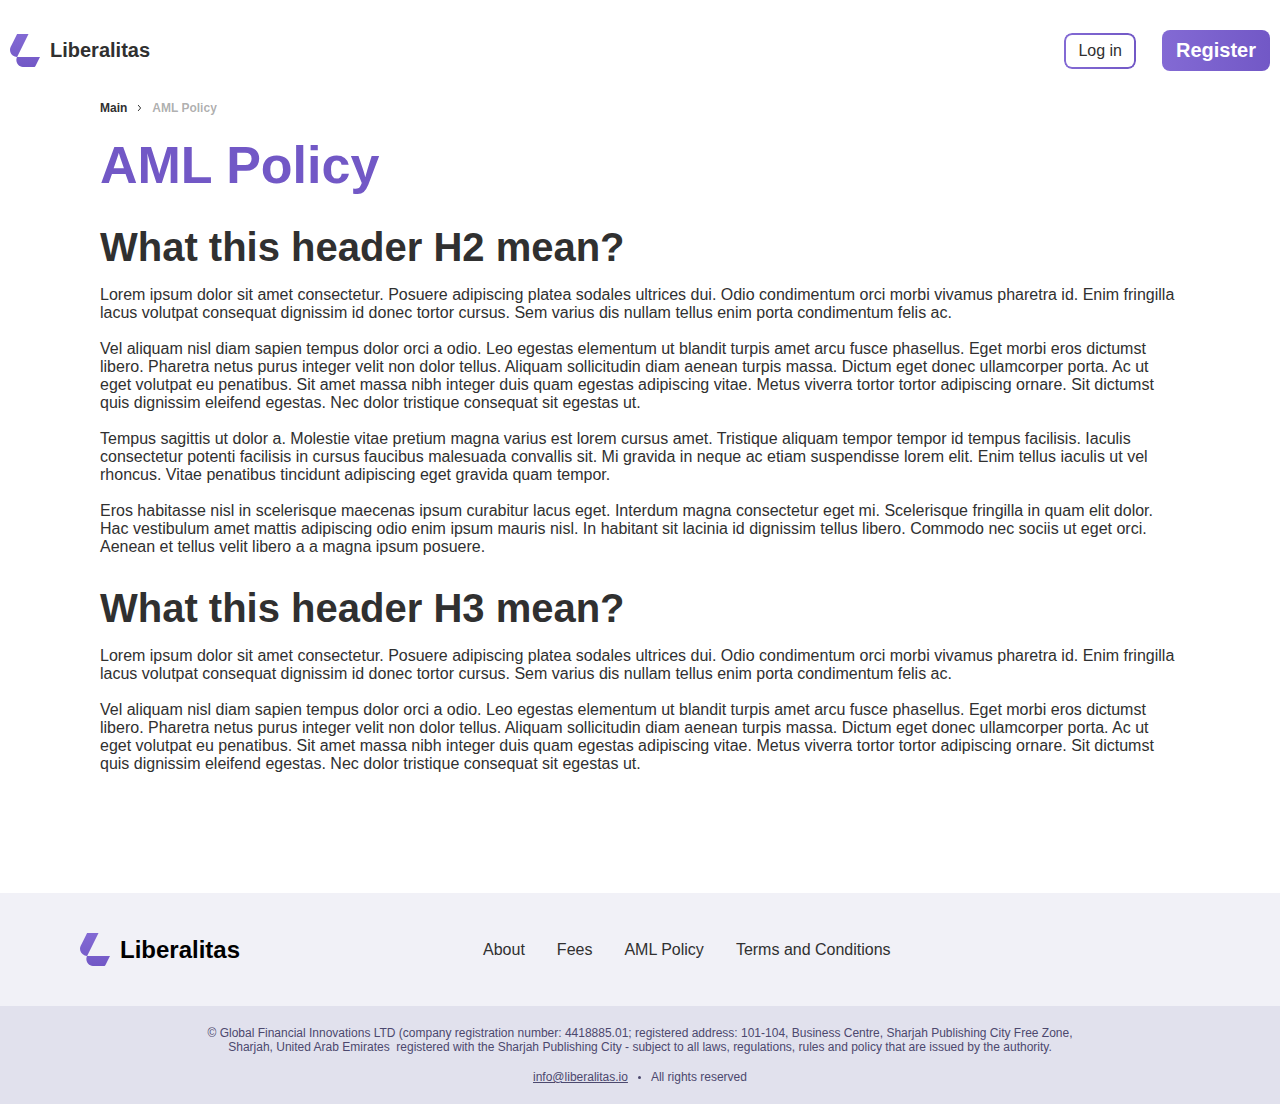
==== policy.html @ 752d1203 "dep" ====
<!DOCTYPE html>
<html lang="en">

<head>
    <meta charset="UTF-8">
    <meta name="viewport" content="width=device-width, initial-scale=1.0">
    <link rel="stylesheet" href="style.css">
    <title>Document</title>
</head>

<body>

    <header class="section">
        <div class="logo">
            <svg width="30" height="33" viewBox="0 0 30 33" fill="none" xmlns="http://www.w3.org/2000/svg">
                <path
                    d="M29.9974 22.908C28.617 25.6798 27.312 28.299 26.007 30.9195C25.7367 31.4632 25.4975 32.0277 25.1752 32.5387C25.0439 32.746 24.7306 32.9611 24.498 32.9624C20.6428 32.9872 16.7863 33.0328 12.9324 32.9624C8.37667 32.879 5.19868 28.1112 6.73244 23.7659C6.81822 23.5221 6.91441 23.2822 7.00149 23.0527C6.23202 22.8832 5.45214 22.7946 4.73206 22.5378C0.741697 21.118 -1.1365 16.5888 0.718304 12.7832C2.72518 8.66727 4.80224 4.58656 6.83642 0.484999C7.00019 0.15385 7.18347 -0.00129559 7.5708 8.14695e-06C11.0581 0.0143493 14.5455 0.00913583 18.0328 0.0117433C18.1589 0.0117433 18.2863 0.0378173 18.5085 0.0638921C14.7158 7.67512 10.9477 15.2381 7.12497 22.908H30H29.9974Z"
                    fill="url(#paint0_linear_3_401)" />
                <defs>
                    <linearGradient id="paint0_linear_3_401" x1="15" y1="0" x2="15" y2="33"
                        gradientUnits="userSpaceOnUse">
                        <stop stop-color="#836AD4" />
                        <stop offset="1" stop-color="#7258C6" />
                    </linearGradient>
                </defs>
            </svg>
            <h2>Liberalitas</h2>
        </div>

        <div class="login-buttons">
            <button class="login">Log in</button>
            <button class="register purple-button">Register</button>
        </div>
    </header>

    <div class="block-location">
        <a href="index.html">Main</a>
        <svg width="9" height="10" viewBox="0 0 9 10" fill="none" xmlns="http://www.w3.org/2000/svg">
            <path d="M3.375 2.375L5.625 5L3.375 7.625" stroke="#303030" stroke-linecap="round"
                stroke-linejoin="round" />
        </svg>
        <span>AML Policy</span>
    </div>
    <div class="policy">
        <h2>AML Policy</h2>
        <div>
            <h3>What this header H2 mean? </h3>
            <p>Lorem ipsum dolor sit amet consectetur. Posuere adipiscing platea sodales ultrices dui. Odio condimentum
                orci morbi vivamus pharetra id. Enim fringilla lacus volutpat consequat dignissim id donec tortor
                cursus. Sem varius dis nullam tellus enim porta condimentum felis ac.

                <br><br>
                Vel aliquam nisl diam sapien tempus dolor orci a odio. Leo egestas elementum ut blandit turpis amet arcu
                fusce phasellus. Eget morbi eros dictumst libero. Pharetra netus purus integer velit non dolor tellus.
                Aliquam sollicitudin diam aenean turpis massa. Dictum eget donec ullamcorper porta. Ac ut eget volutpat
                eu penatibus. Sit amet massa nibh integer duis quam egestas adipiscing vitae. Metus viverra tortor
                tortor adipiscing ornare. Sit dictumst quis dignissim eleifend egestas. Nec dolor tristique consequat
                sit egestas ut. <br><br>
                Tempus sagittis ut dolor a. Molestie vitae pretium magna varius est lorem cursus amet. Tristique aliquam
                tempor tempor id tempus facilisis. Iaculis consectetur potenti facilisis in cursus faucibus malesuada
                convallis sit. Mi gravida in neque ac etiam suspendisse lorem elit. Enim tellus iaculis ut vel rhoncus.
                Vitae penatibus tincidunt adipiscing eget gravida quam tempor. <br><br>
                Eros habitasse nisl in scelerisque maecenas ipsum curabitur lacus eget. Interdum magna consectetur eget
                mi. Scelerisque fringilla in quam elit dolor. Hac vestibulum amet mattis adipiscing odio enim ipsum
                mauris nisl. In habitant sit lacinia id dignissim tellus libero. Commodo nec sociis ut eget orci. Aenean
                et tellus velit libero a a magna ipsum posuere.
            </p>
        </div>
        <div>
            <h3>What this header H3 mean?</h3>
            <p>Lorem ipsum dolor sit amet consectetur. Posuere adipiscing platea sodales ultrices dui. Odio condimentum orci morbi vivamus pharetra id. Enim fringilla lacus volutpat consequat dignissim id donec tortor cursus. Sem varius dis nullam tellus enim porta condimentum felis ac. <br><br>
                Vel aliquam nisl diam sapien tempus dolor orci a odio. Leo egestas elementum ut blandit turpis amet arcu fusce phasellus. Eget morbi eros dictumst libero. Pharetra netus purus integer velit non dolor tellus. Aliquam sollicitudin diam aenean turpis massa. Dictum eget donec ullamcorper porta. Ac ut eget volutpat eu penatibus. Sit amet massa nibh integer duis quam egestas adipiscing vitae. Metus viverra tortor tortor adipiscing ornare. Sit dictumst quis dignissim eleifend egestas. Nec dolor tristique consequat sit egestas ut.
            </p>
        </div>
    </div>

    <footer>
        <div class="footer-top">
            <div class="logo">
                <svg width="30" height="33" viewBox="0 0 30 33" fill="none" xmlns="http://www.w3.org/2000/svg">
                    <path
                        d="M29.9974 22.908C28.617 25.6798 27.312 28.299 26.007 30.9195C25.7367 31.4632 25.4975 32.0277 25.1752 32.5387C25.0439 32.746 24.7306 32.9611 24.498 32.9624C20.6428 32.9872 16.7863 33.0328 12.9324 32.9624C8.37667 32.879 5.19868 28.1112 6.73244 23.7659C6.81822 23.5221 6.91441 23.2822 7.00149 23.0527C6.23202 22.8832 5.45214 22.7946 4.73206 22.5378C0.741697 21.118 -1.1365 16.5888 0.718304 12.7832C2.72518 8.66727 4.80224 4.58656 6.83642 0.484999C7.00019 0.15385 7.18347 -0.00129559 7.5708 8.14695e-06C11.0581 0.0143493 14.5455 0.00913583 18.0328 0.0117433C18.1589 0.0117433 18.2863 0.0378173 18.5085 0.0638921C14.7158 7.67512 10.9477 15.2381 7.12497 22.908H30H29.9974Z"
                        fill="url(#paint0_linear_3_401)" />
                    <defs>
                        <linearGradient id="paint0_linear_3_401" x1="15" y1="0" x2="15" y2="33"
                            gradientUnits="userSpaceOnUse">
                            <stop stop-color="#836AD4" />
                            <stop offset="1" stop-color="#7258C6" />
                        </linearGradient>
                    </defs>
                </svg>
                <h2>Liberalitas</h2>
            </div>
            <nav>
                <ul>
                    <li><a href>About</a></li>
                    <li><a href>Fees</a></li>
                    <li><a href>AML Policy</a></li>
                    <li><a href="Liberalitas_T&C.docx" target="_blank">Terms and Conditions</a></li>
                </ul>
            </nav>
        </div>
        <div class="footer-bottom">
            <p>© Global Financial Innovations LTD (company registration number: 4418885.01; registered address: 101-104,
                Business Centre, Sharjah Publishing City Free Zone, Sharjah, United Arab Emirates
                 registered with the Sharjah Publishing City - subject to all laws, regulations, rules and policy that
                are issued by the authority.</p>

            <div>
                <a href="mailto:info@liberalitas.io">info@liberalitas.io</a>
                <svg width="3" height="3" viewBox="0 0 3 3" fill="none" xmlns="http://www.w3.org/2000/svg">
                    <circle cx="1.5" cy="1.5" r="1.5" fill="#4C486E" />
                </svg>

                <p>All rights reserved</p>
            </div>
        </div>
    </footer>

    <script src="script.js"></script>
</body>

</html>
---- style.css ----
@font-face {
    font-family: SF Pro;
    src: url(fonts/proximanova_black.ttf);
}

* {
    margin: 0;
    padding: 0;
    box-sizing: border-box;
    scroll-behavior: smooth;
}

body {
    font-family: SF Pro;
    font-family: sans-serif;
    font-weight: 590;
}

button {
    cursor: pointer;
}

.section {
    width: 1260px;
    margin: auto;
}

header {
    display: flex;
    align-items: center;
    justify-content: space-between;
    padding: 30px 0;
}

header h2 {
    font-size: 20px;
    color: rgba(48, 48, 48, 1);
}

.logo {
    display: flex;
    align-items: center;
    gap: 10px;
}

.login-buttons {
    display: flex;
    align-items: center;
    gap: 24px;
}

.login {
    border-radius: 8px;
    border: 2px solid transparent;
    background: transparent;
    color: rgba(48, 48, 48, 1);
    padding: 9px 14px;
    font-size: 16px;
    position: relative;
}

.login::before {
    content: "";
    left: 0;
    top: 0;
    position: absolute;
    inset: 0;
    padding: 2px;
    border-radius: 8px;
    background: linear-gradient(90deg, #836AD4 0%, #7258C6 100%);
    -webkit-mask:
        linear-gradient(#fff 0 0) content-box,
        linear-gradient(#fff 0 0);
    -webkit-mask-composite: destination-out;
    mask-composite: exclude;
}

.purple-button {
    width: fit-content;
    background: linear-gradient(90deg, #836AD4 0%, #7258C6 100%);
    font-weight: 700;
    color: #fff;
    border-radius: 8px;
    padding: 9px 14px;
    border: none;
    font-size: 20px;
    box-shadow: 0px 10px 20px rgba(131, 106, 212, 0.3);
    transition: box-shadow 0.2s ease;
}

header .purple-button {
    box-shadow: none;
}

.purple-button:hover {
    box-shadow: 0px 15px 25px rgba(131, 106, 212, 0.4);
}

.butpurple-buttonton:active {
    box-shadow: 0px 8px 16px rgba(131, 106, 212, 0.2);
}

.intro {
    width: 100%;
    display: flex;
    align-items: center;
    flex-direction: column;
    gap: 19.5px;
    position: relative;
    overflow: hidden;
}

.intro-vector {
    width: calc(100% + 100px);
    position: absolute;
    left: 0;
    top: 0;
    z-index: 0;
}

.intro img {
    position: relative;
    z-index: 1;
}

.intro h2 {
    font-size: 36px;
    text-align: center;
    background: linear-gradient(90deg, #979A9C 0%, #2F2F2F 100%);
    -webkit-background-clip: text;
    -webkit-text-fill-color: transparent;
}

.intro-text {
    position: relative;
    z-index: 1;
    width: 585px;
    display: flex;
    justify-content: center;
    align-items: center;
    flex-direction: column;
    padding-bottom: 40px;
    gap: 35px;
}


.title {
    font-size: 40px;
    color: rgba(48, 48, 48, 1);
}

.with-us {
    padding: 100px 0;
    display: flex;
    flex-direction: column;
    align-items: center;
    gap: 40px;
}

.with-us_block {
    display: grid;
    grid-template-columns: repeat(3, 1fr);
    grid-template-rows: 323px;
    align-items: center;
    gap: 44px;
}

.with-us_item {
    width: 100%;
    height: 100%;
    padding: 35px 50px;
    padding-top: 0;
    display: flex;
    flex-direction: column;
    justify-content: space-between;
    align-items: center;
    background: linear-gradient(180deg, #836AD4 0%, #7258C6 100%);
    border-radius: 24px;
    box-shadow: 0px 10px 20px rgba(131, 106, 212, 0.4);

}

.with-us img {
    width: 170px;
    object-fit: cover;
}

.with-us .with-us_item:nth-of-type(2) img {
    height: 214px;
}

.with-us .with-us_item:nth-of-type(3) img {
    margin-top: 10px;
    width: 164px;
    height: 160px;
}


.with-us_item div {
    display: flex;
    flex-direction: column;
    gap: 10px;
}

.with-us h3 {
    font-size: 28px;
    text-align: center;
    color: #fff;
}

.with-us p {
    font-weight: 510;
    font-size: 16px;
    text-align: center;
    color: #fff;
}

.multiple-topUp {
    position: relative;
    overflow: hidden;
}

.multiple-topUp .section {
    display: grid;
    grid-template-columns: 1fr 427px;
    align-items: center;
    z-index: 1;
    position: relative;
}

.multiple-vector {
    position: absolute;
    width: 1439.9999952187954px;
    height: 454.9999984892722px;
    top: 0;
    left: -300px;
}

.multiple-left {
    width: 100%;
}

.multiple-left img {
    max-width: 100%;
}

.multiple-right {
    display: flex;
    flex-direction: column;
    gap: 16px;
}

.multiple-right span {
    font-weight: 510;
    font-size: 16px;
    color: rgba(48, 48, 48, 1);
}

.multiple-right p {
    font-weight: 510;
    font-size: 20px;
    color: rgba(48, 48, 48, 1);
}

.multiple-right>div {
    display: flex;
    flex-direction: column;
    gap: 20px;
    margin-top: 12px;
    margin-bottom: 16px;
}

.multiple-item {
    display: flex;
    align-items: center;
    gap: 20px;
}

.benefits {
    padding: 100px 0;
    display: flex;
    align-items: center;
    flex-direction: column;
    gap: 40px;
}

.benefit-block {
    display: flex;
    gap: 36px;
}

.benefit-item {
    width: 176px;
    display: flex;
    flex-direction: column;
    gap: 24px;
}

.benefits p {
    font-weight: 510;
    font-size: 16px;
    text-align: center;
    color: rgba(48, 48, 48, 1);
}

.benefit-cont {
    width: 100%;
    height: 176px;
    display: flex;
    align-items: center;
    justify-content: center;
    box-shadow: 0px 10px 20px rgba(131, 106, 212, 0.4);
    background: linear-gradient(180deg, #836AD4 0%, #7258C6 100%);
    border-radius: 24px;
}

.business-solution {
    padding: 50px 0;
    display: flex;
    flex-direction: column;
    gap: 50px;
    align-items: center;
}

.business-solution__block {
    display: flex;
    align-items: center;
    gap: 80px;
}

.business-solution .purple-button {
    font-size: 16px;
    padding: 14px 20px;
    margin-bottom: 16px;
}

.business-solution p {
    font-weight: 510;
    font-size: 20px;
    color: rgba(48, 48, 48, 1);
}

.business-solution span {
    font-weight: 590;
}

.business-item {
    display: flex;
    gap: 20px;
    align-items: center;
}

.business-left {
    max-width: 553px;
    display: flex;
    flex-direction: column;
    gap: 20px;
}

.business-right {
    overflow: hidden;
    position: relative;
}

.business-right img {
    z-index: 1;
    position: relative;
}

.business-right .bsr-bg {
    position: absolute;
    left: 150px;
    z-index: 0;
}

.contact {
    padding: 50px 0;
    display: flex;
    align-items: center;
    flex-direction: column;
    gap: 40px;
}

.contact-block {
    display: flex;
    align-items: center;
    gap: 40px;
}

.contact-left {
    border-radius: 24px;
    background: linear-gradient(180deg, #F9F7FF 0%, rgba(249, 247, 255, 0.4) 100%);
    padding: 28px 36px;
    padding-bottom: 22px;
    display: flex;
    flex-direction: column;
    gap: 20px;
}

.contact h3 {
    font-weight: 510;
    font-size: 24px;
    color: rgba(49, 48, 59, 1);
}

form {
    display: flex;
    align-items: center;

    flex-direction: column;
    gap: 21px;
}

.form-block {
    display: flex;
    gap: 21px;
    align-items: center;
}

.form-left {
    display: flex;
    flex-direction: column;
    gap: 12px;
}

form input {
    width: 349px;
    padding: 13px 14px;
    font-weight: 400;
    font-size: 16px;
    color: rgba(49, 48, 59, 1);
    outline: none;
    border: none;
    border-radius: 10px;
    box-shadow: 0px 3px 6px 0px rgba(29, 0, 97, 0.09);

}

form input::placeholder {
    font-weight: 400;
    color: rgba(49, 48, 59, 0.4);
    font-size: 16px;
}

form textarea {
    width: 350px;
    height: 159px;
    padding: 13px 14px;
    resize: none;
    color: rgba(49, 48, 59, 0.4);
    font-size: 16px;
    font-weight: 400;
    outline: none;
    border: none;
    border-radius: 10px;
    box-shadow: 0px 3px 6px 0px rgba(29, 0, 97, 0.09);

}

form textarea::placeholder {
    font-weight: 400;
    color: rgba(49, 48, 59, 0.4);
    font-size: 16px;
}

.contact-right {
    border-radius: 24px;
    background: linear-gradient(180deg, #EFE9FF 0%, rgba(239, 233, 255, 0.4) 100%);
    width: 408px;
    height: 323px;
    padding: 32px 0 36px 0;
    display: flex;
    align-items: center;
    justify-content: center;
    flex-direction: column;
    gap: 8px;
}

.contact-mail__bottom {
    padding: 10.5px 11px;
    border-radius: 10px;
    background: #fff;
    box-shadow: 0px 3px 6px 0px rgba(29, 0, 97, 0.06);
    display: flex;
    align-items: center;
    gap: 10px;
    cursor: pointer;
}

.contact-mail__bottom a {
    font-weight: 400;
    font-size: 16px;
    text-decoration: underline;
    text-decoration-style: solid;
    text-decoration-offset: Auto;
    text-decoration-thickness: Auto;
    text-decoration-skip-ink: auto;
    color: rgba(49, 48, 59, 1);
    margin-right: 10px;
}

footer {
    display: flex;
    flex-direction: column;
}

.footer-top {
    padding: 40px 80px;
    display: flex;
    align-items: center;
    gap: 243px;
    background-color: rgba(241, 241, 247, 1);
}

footer nav ul {
    list-style: none;
    display: flex;
    align-items: center;
    gap: 32px;
}

footer nav a {
    color: rgba(48, 48, 48, 1);
    font-weight: 510;
    font-size: 16px;
    text-decoration: none;
}

.footer-bottom {
    display: flex;
    flex-direction: column;
    align-items: center;
    justify-content: center;
    gap: 16px;
    padding: 20px 186px;
    background-color: rgba(225, 225, 237, 1);
}

.footer-bottom p,
.footer-bottom a {
    font-weight: 274;
    font-size: 12px;
    text-align: center;
    color: rgba(76, 72, 110, 1);
}

.footer-bottom div {
    display: flex;
    align-items: center;
    gap: 10px;
}

.multiple-title {
    display: none;
}

.block-location {
    display: flex;
    align-items: center;
    gap: 8px;
    margin-left: 100px;
}

.block-location a {
    color: rgba(48, 48, 48, 1);
    text-decoration: none;
    font-size: 12px;
}

.block-location span {
    color: rgba(48, 48, 48, 0.4);
    font-size: 12px;
}

.policy {
    padding: 20px 100px;
    padding-bottom: 120px;
    display: flex;
    flex-direction: column;
    gap: 30px;
}

.policy h2 {
    color: rgba(114, 88, 198, 1);
    font-weight: 590;
    font-size: 52px;
}

.policy h3 {
    color: rgba(48, 48, 48, 1);
    font-size: 40px;
    font-weight: 590;
}

.policy div {
    display: flex;
    flex-direction: column;
    gap: 16px;
}

.policy p {
    color: rgba(48, 48, 48, 1);
    font-size: 16px;
    font-weight: 274;
}

.policy p span {
    font-weight: 590;
}

.policy ul {
    display: flex;
    flex-direction: column;
    padding-left: 20px;
}


.wavy {
    animation-name: wavy;
    animation-duration: 1.3s;
    animation-timing-function: ease;
    animation-iteration-count: infinite;
    position: relative;
    top: 0;
    left: 0;
}

@keyframes wavy {
    0% {
        top: 0px;
    }

    50% {
        top: -15px;
    }

    100% {
        top: 0px;
    }
}


.modalReg {
    background: rgba(7, 0, 33, 0.6);
    display: none;
    align-items: center;
    justify-content: center;
    position: fixed;
    top: 0;
    left: 0;
    width: 100%;
    min-height: 100vh;
    overflow-y: auto;
    padding: 10px;
    z-index: 111111111111111111;
}

.modalRegActive {
    display: flex;
}

.modalReg-content {
    position: relative;
    width: 394px;
    padding: 24px 20px;
    display: flex;
    flex-direction: column;
    align-items: center;
    gap: 22px;
    border-radius: 16px;
    background: #fff;
    max-height: 90vh;
    /* Limit the height to 90% of the viewport */
    overflow-y: auto;
}

.modalReg-content::-webkit-scrollbar {
    width: 6px;
    /* Thinner scrollbar */
    background: #f1f1f1;
    /* Light background for the scrollbar */
}

.modalReg-content::-webkit-scrollbar-thumb {
    border-radius: 10px;
    /* Rounded corners */
    background: linear-gradient(180deg, #8e44ad, #9b59b6);
    /* Gradient from purple to pink */
    box-shadow: 0 0 5px rgba(0, 0, 0, 0.3);
    /* Subtle shadow to make it pop */
}

.modalReg-content::-webkit-scrollbar-thumb:hover {
    background: linear-gradient(180deg, #9b59b6, #8e44ad);
    /* Reversed gradient on hover */
    transition: background 0.3s ease;
    /* Smooth transition on hover */
}

.modalReg-content::-webkit-scrollbar-track {
    border-radius: 10px;
    /* Rounded corners for the track */
    background: #e0e0e0;
    /* Slightly darker background for the track */
    box-shadow: inset 0 0 5px rgba(0, 0, 0, 0.1);
    /* Subtle inset shadow */
}


.modalReg h3 {
    font-size: 14px;
    color: rgba(48, 48, 48, 1);
}

.modalReg-form {
    display: flex;
    flex-direction: column;
    align-items: center;
    gap: 16px;
}

.modalReg-form__inps {
    width: 100%;
    display: flex;
    flex-direction: column;
    gap: 12px;
}

.modalReg p {
    font-weight: 400;
    font-size: 12px;
    text-align: center;
}

.modalReg p a {
    text-decoration: none;
    color: rgba(115, 89, 199, 1);
    cursor: pointer;
}

.modalReg input {
    width: 100%;
    box-shadow: none;
    background: rgba(246, 245, 251, 1);
    padding: 13px 14px;
    font-size: 16px;
    font-weight: 400;
    color: rgba(49, 48, 59, 1);
}

.modalReg-form__check {
    width: 100%;
    display: flex;
    align-items: center;
    gap: 12px;
}

.captha {
    display: flex;
    align-items: center;
}

.modalReg-form__check input {
    width: 24px;
    height: 24px;
}

.modalReg-form__check label {
    font-size: 14px;
    font-weight: 400;
    color: rgba(48, 48, 48, 1);
}

.modalReg input::placeholder {
    color: rgba(49, 48, 59, 0.4);
}

.modalReg-close {
    cursor: pointer;
    width: 32px;
    height: 32px;
    background: rgba(0, 0, 0, 0.05);
    display: flex;
    align-items: center;
    justify-content: center;
    border-radius: 10px;
    position: absolute;
    top: 8px;
    right: 8px;
    transition: .3s;
}

.modalReg-close:hover {
    background: rgba(0, 0, 0, 0.09);
}


.modallogin-bottom {
    width: 100%;
    display: flex;
    align-items: center;
    justify-content: space-between;
}

.modallogin-bottom a {
    font-size: 14px;
    font-weight: 400;
    cursor: pointer;
    text-decoration: none;
    color: rgba(118, 92, 201, 1);
}

@media screen and (max-width: 1270px) {

    .section,
    .intro {
        width: 332px;
        margin: auto;
    }


    .block-location {
        margin-left: 0;
        width: 336px;
        margin: auto;
    }

    .policy {
        width: 336px;
        margin: auto;
        gap: 16px;
        padding: 0;
        padding-top: 10px;
        padding-bottom: 64px;
    }

    .policy h2 {
        font-size: 32px;
    }

    .policy h3 {
        font-size: 28px;
    }

    .policy p {
        font-size: 14px;
    }

    .policy div {
        gap: 10px;
    }

    .intro-text {
        width: 100%;
    }

    header h2 {
        display: none;
    }

    .login-buttons {
        gap: 20px;
    }

    .login-buttons button {
        font-size: 16px;
    }

    .intro h2 {
        font-size: 28px;
    }

    .purple-button {
        font-size: 16px;
    }

    .intro-text .purple-button {
        width: 280px;
        height: 46px;
    }

    .intro>img {
        width: 100%;
    }

    .title {
        font-size: 24px;
    }

    .with-us_block {
        grid-template-columns: 1fr;
        gap: 20px;
    }

    .with-us {
        gap: 22px;
    }

    .with-us h2 {
        text-align: center;
    }

    .multiple-topUp {
        display: flex;
        flex-direction: column;
    }

    .multiple-topUp .section {
        grid-template-columns: 1fr;
    }

    .multiple-topUp .purple-button {
        width: 280px;
        margin: auto;
    }

    .benefit-block {
        display: grid;
        grid-template-columns: 160px 160px;
        gap: 12px;
        row-gap: 20px;
    }

    .business-solution__block {
        flex-direction: column-reverse;
    }

    .business-left {
        max-width: 100%;
    }

    .business-solution__block {
        width: 100%;
    }

    .business-right img:first-of-type {
        width: 100%;
    }

    .business-solution .purple-button {
        width: 100%;
    }

    .business-solution p {
        font-size: 18px;
    }

    .contact-block {
        flex-direction: column;
        gap: 20px;
    }


    .contact-left {
        padding: 20px;
    }

    .contact h3 {
        font-size: 20px;
    }

    .form-block {
        width: 100%;
        flex-direction: column;
    }

    .form-left {
        width: 100%;
    }

    .contact-right {
        width: 100%;
    }

    form input,
    form textarea {
        width: 100%;
    }

    .contact .purple-button {
        width: 100%;
    }

    .footer-top {
        flex-direction: column;
        gap: 28px;
        padding: 28px 12px;
    }

    .footer-top svg {
        width: 51px;
        height: 56px;
    }

    footer nav a {
        font-size: 13px;
    }

    footer nav ul {
        gap: 20px;
    }

    .footer-bottom>p {
        font-size: 10px;
    }

    .footer-bottom {
        padding: 16px 12px;
    }

    .benefit-cont {
        height: 160px;
    }

    .benefit-cont img {
        max-width: 100%;
    }

    .benefit-item {
        width: 100%;
    }

    .multiple-title {
        display: flex;
        flex-direction: column;
        align-items: center;
    }

    .multiple-title span {
        text-align: center;
        font-size: 14px;
        color: rgba(48, 48, 48, 1);
        margin-top: 10px;
        font-weight: 510;
    }

    .multiple-left {
        display: flex;
        flex-direction: column;
        gap: 28px;
        align-items: center;
        justify-content: center;
    }

    .multiple-right .title,
    .multiple-right>span {
        display: none;
    }

    .multiple-vector {
        width: 958px;
        height: 303px;
        left: -400px;
    }
}
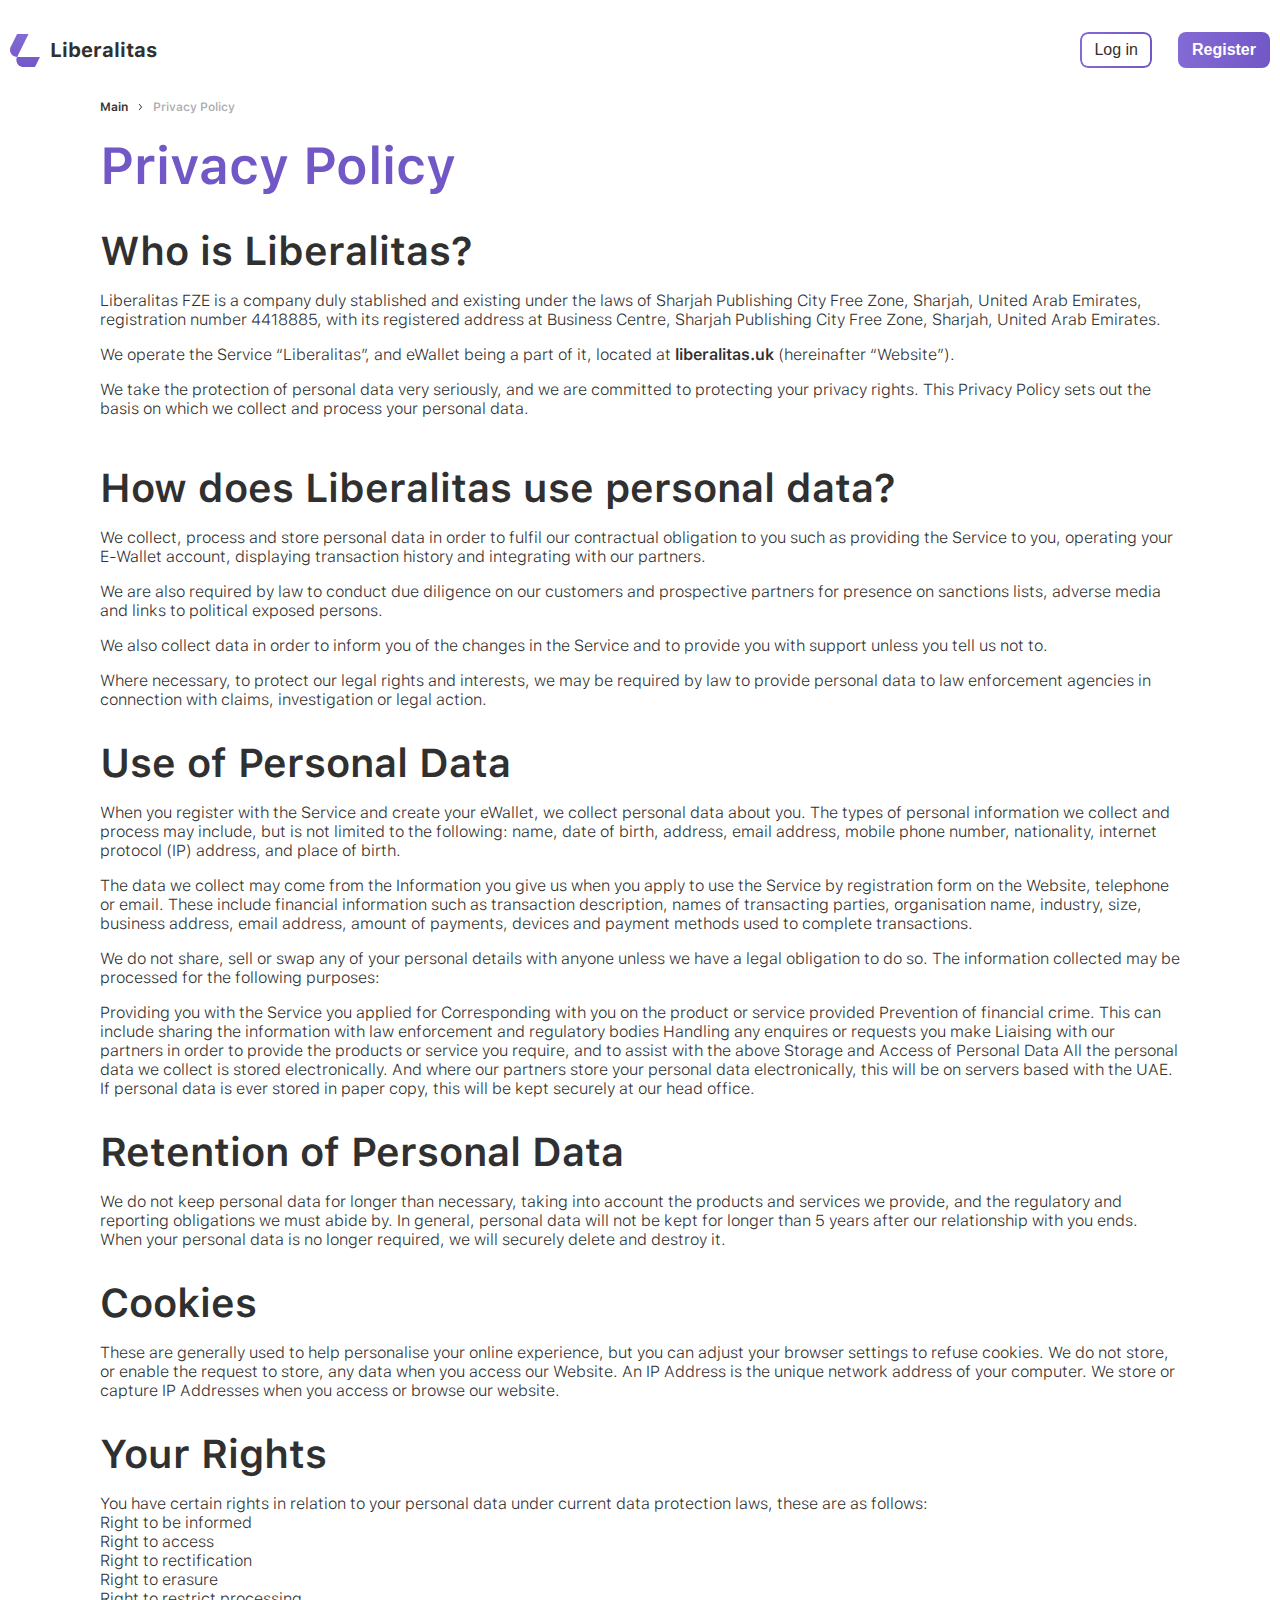
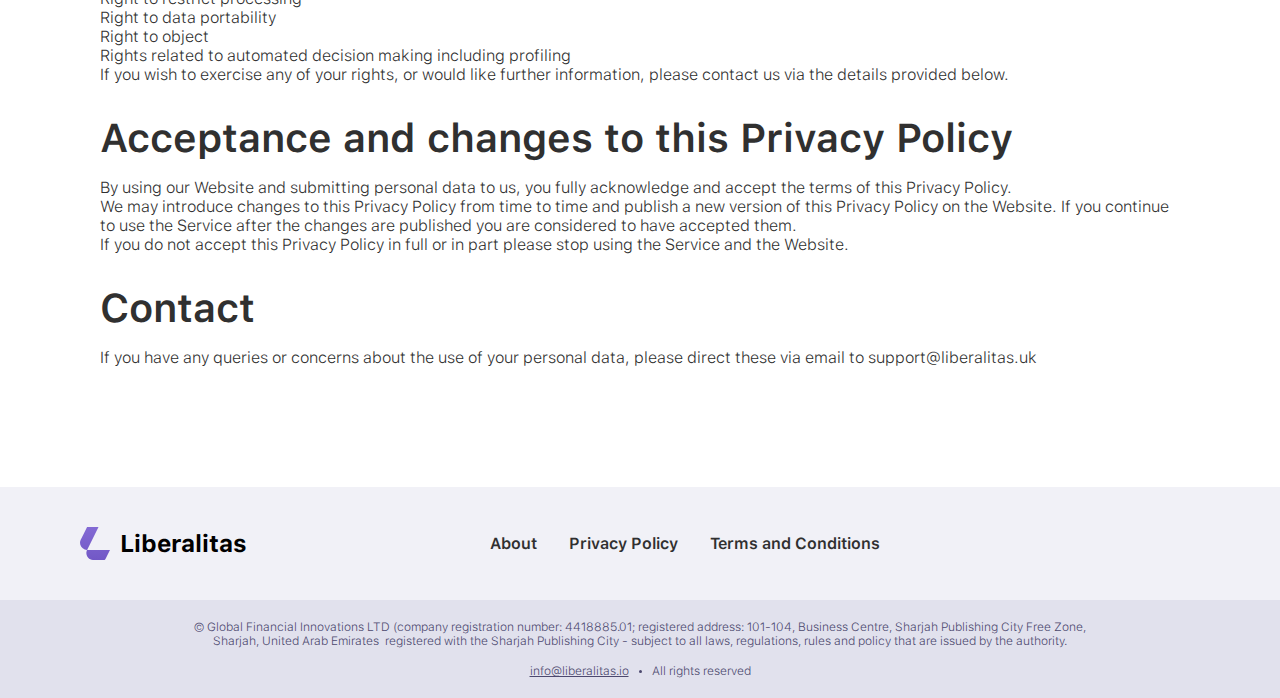
==== commit acbdbe77: "dep" ====
--- a/policy.html
+++ b/policy.html
@@ -39,38 +39,110 @@
             <path d="M3.375 2.375L5.625 5L3.375 7.625" stroke="#303030" stroke-linecap="round"
                 stroke-linejoin="round" />
         </svg>
-        <span>AML Policy</span>
+        <span>Privacy Policy</span>
     </div>
     <div class="policy">
-        <h2>AML Policy</h2>
+        <h2>Privacy Policy</h2>
         <div>
-            <h3>What this header H2 mean? </h3>
-            <p>Lorem ipsum dolor sit amet consectetur. Posuere adipiscing platea sodales ultrices dui. Odio condimentum
-                orci morbi vivamus pharetra id. Enim fringilla lacus volutpat consequat dignissim id donec tortor
-                cursus. Sem varius dis nullam tellus enim porta condimentum felis ac.
-
-                <br><br>
-                Vel aliquam nisl diam sapien tempus dolor orci a odio. Leo egestas elementum ut blandit turpis amet arcu
-                fusce phasellus. Eget morbi eros dictumst libero. Pharetra netus purus integer velit non dolor tellus.
-                Aliquam sollicitudin diam aenean turpis massa. Dictum eget donec ullamcorper porta. Ac ut eget volutpat
-                eu penatibus. Sit amet massa nibh integer duis quam egestas adipiscing vitae. Metus viverra tortor
-                tortor adipiscing ornare. Sit dictumst quis dignissim eleifend egestas. Nec dolor tristique consequat
-                sit egestas ut. <br><br>
-                Tempus sagittis ut dolor a. Molestie vitae pretium magna varius est lorem cursus amet. Tristique aliquam
-                tempor tempor id tempus facilisis. Iaculis consectetur potenti facilisis in cursus faucibus malesuada
-                convallis sit. Mi gravida in neque ac etiam suspendisse lorem elit. Enim tellus iaculis ut vel rhoncus.
-                Vitae penatibus tincidunt adipiscing eget gravida quam tempor. <br><br>
-                Eros habitasse nisl in scelerisque maecenas ipsum curabitur lacus eget. Interdum magna consectetur eget
-                mi. Scelerisque fringilla in quam elit dolor. Hac vestibulum amet mattis adipiscing odio enim ipsum
-                mauris nisl. In habitant sit lacinia id dignissim tellus libero. Commodo nec sociis ut eget orci. Aenean
-                et tellus velit libero a a magna ipsum posuere.
+            <h3>Who is Liberalitas? </h3>
+            <p>Liberalitas FZE is a company duly stablished and existing under the laws of Sharjah Publishing City Free
+                Zone, Sharjah, United Arab Emirates, registration number 4418885, with its registered address at
+                Business Centre, Sharjah Publishing City Free Zone, Sharjah, United Arab Emirates.</p>
+            <p>We operate the Service “Liberalitas”, and eWallet being a part of it, located at
+                <span>liberalitas.uk</span> (hereinafter “Website”).
+            </p>
+            <p>We take the protection of personal data very seriously, and we are committed to protecting your privacy
+                rights. This Privacy Policy sets out the basis on which we collect and process your personal data.</p>
             </p>
         </div>
         <div>
-            <h3>What this header H3 mean?</h3>
-            <p>Lorem ipsum dolor sit amet consectetur. Posuere adipiscing platea sodales ultrices dui. Odio condimentum orci morbi vivamus pharetra id. Enim fringilla lacus volutpat consequat dignissim id donec tortor cursus. Sem varius dis nullam tellus enim porta condimentum felis ac. <br><br>
-                Vel aliquam nisl diam sapien tempus dolor orci a odio. Leo egestas elementum ut blandit turpis amet arcu fusce phasellus. Eget morbi eros dictumst libero. Pharetra netus purus integer velit non dolor tellus. Aliquam sollicitudin diam aenean turpis massa. Dictum eget donec ullamcorper porta. Ac ut eget volutpat eu penatibus. Sit amet massa nibh integer duis quam egestas adipiscing vitae. Metus viverra tortor tortor adipiscing ornare. Sit dictumst quis dignissim eleifend egestas. Nec dolor tristique consequat sit egestas ut.
-            </p>
+            <h3>How does Liberalitas use personal data?</h3>
+            <p>We collect, process and store personal data in order to fulfil our contractual obligation to you such as
+                providing the Service to you, operating your E-Wallet account, displaying transaction history and
+                integrating with our partners. </p>
+            <p>We are also required by law to conduct due diligence on our customers and prospective partners for
+                presence on sanctions lists, adverse media and links to political exposed persons.</p>
+            <p>We also collect data in order to inform you of the changes in the Service and to provide you with support
+                unless you tell us not to.</p>
+            <p>Where necessary, to protect our legal rights and interests, we may be required by law to provide personal
+                data to law enforcement agencies in connection with claims, investigation or legal action.</p>
+        </div>
+        <div>
+            <h3> Use of Personal Data</h3>
+            <p> When you register with the Service and create your eWallet, we collect personal data about you. The
+                types of
+                personal information we collect and process may include, but is not limited to the following: name, date
+                of
+                birth, address, email address, mobile phone number, nationality, internet protocol (IP) address, and
+                place
+                of birth.</p>
+            <p> The data we collect may come from the Information you give us when you apply to use the Service by
+                registration form on the Website, telephone or email. These include financial information such as
+                transaction description, names of transacting parties, organisation name, industry, size, business
+                address,
+                email address, amount of payments, devices and payment methods used to complete transactions.</p>
+            <p> We do not share, sell or swap any of your personal details with anyone unless we have a legal obligation
+                to
+                do so. The information collected may be processed for the following purposes:</p>
+
+            <p> Providing you with the Service you applied for
+                Corresponding with you on the product or service provided
+                Prevention of financial crime. This can include sharing the information with law enforcement and
+                regulatory
+                bodies
+                Handling any enquires or requests you make
+                Liaising with our partners in order to provide the products or service you require, and to assist with
+                the
+                above
+                Storage and Access of Personal Data
+                All the personal data we collect is stored electronically. And where our partners store your personal
+                data
+                electronically, this will be on servers based with the UAE. If personal data is ever stored in paper
+                copy,
+                this will be kept securely at our head office.</p>
+        </div>
+        <div>
+            <h3>Retention of Personal Data <h3>
+                    <p> We do not keep personal data for longer than necessary, taking into account the products and
+                        services we provide, and the regulatory and reporting obligations we must abide by. In general,
+                        personal data will not be kept for longer than 5 years after our relationship with you ends.
+                        When your personal data is no longer required, we will securely delete and destroy it.</p>
+        </div>
+        <div>
+            <h3>Cookies<h3>
+                    <p> These are generally used to help personalise your online experience, but you can adjust your
+                        browser settings to refuse cookies. We do not store, or enable the request to store, any data
+                        when you access our Website. An IP Address is the unique network address of your computer. We
+                        store or capture IP Addresses when you access or browse our website.</p>
+        </div>
+        <div>
+            <h3>Your Rights<h3>
+                    <p> You have certain rights in relation to your personal data under current data protection laws,
+                        these are as follows:</p>
+                    <p>Right to be informed</p>
+                    <p>Right to access</p>
+                    <p>Right to rectification</p>
+                    <p>Right to erasure</p>
+                    <p>Right to restrict processing</p>
+                    <p>Right to data portability</p>
+                    <p>Right to object</p>
+                    <p>Rights related to automated decision making including profiling</p>
+                    <p>If you wish to exercise any of your rights, or would like further information, please contact us
+                        via the details provided below.</p>
+        </div>
+        <div>
+            <h3>Acceptance and changes to this Privacy Policy<h3>
+                    <p>By using our Website and submitting personal data to us, you fully acknowledge and accept the
+                        terms of this Privacy Policy.</p>
+                    <p>We may introduce changes to this Privacy Policy from time to time and publish a new version of
+                        this Privacy Policy on the Website. If you continue to use the Service after the changes are
+                        published you are considered to have accepted them.</p>
+                    <p> If you do not accept this Privacy Policy in full or in part please stop using the Service
+                    and the Website.</p>
+        </div>
+        <div>
+            <h3>Contact</h3>
+            <p>If you have any queries or concerns about the use of your personal data, please direct these via email to support@liberalitas.uk</p>
         </div>
     </div>
 
@@ -94,9 +166,8 @@
             <nav>
                 <ul>
                     <li><a href>About</a></li>
-                    <li><a href>Fees</a></li>
-                    <li><a href>AML Policy</a></li>
-                    <li><a href="Liberalitas_T&C.docx" target="_blank">Terms and Conditions</a></li>
+                    <li><a href="policy.html">Privacy Policy</a></li>
+                    <li><a href="terms.html">Terms and Conditions</a></li>
                 </ul>
             </nav>
         </div>
--- a/style.css
+++ b/style.css
@@ -1,6 +1,31 @@
 @font-face {
-    font-family: SF Pro;
-    src: url(fonts/proximanova_black.ttf);
+    font-family: 'SanFrancisco';
+    src: url('fonts/SF-Pro/SF-Pro-Text-Light.otf');
+    font-weight: 300;
+}
+
+@font-face {
+    font-family: 'SanFrancisco';
+    src: url('fonts/SF-Pro/SF-Pro-Text-Regular.otf');
+    font-weight: 400;
+}
+
+@font-face {
+    font-family: 'SanFrancisco';
+    src: url('fonts/SF-Pro/SF-Pro-Text-Medium.otf');
+    font-weight: 500;
+}
+
+@font-face {
+    font-family: 'SanFrancisco';
+    src: url('fonts/SF-Pro/SF-Pro-Text-Semibold.otf');
+    font-weight: 600;
+}
+
+@font-face {
+    font-family: 'SanFrancisco';
+    src: url('fonts/SF-Pro/SF-Pro-Text-Bold.otf');
+    font-weight: 700;
 }
 
 * {
@@ -11,9 +36,13 @@
 }
 
 body {
-    font-family: SF Pro;
-    font-family: sans-serif;
+    font-family: 'SanFrancisco', sans-serif;
     font-weight: 590;
+}
+
+textarea {
+    font-family: 'SanFrancisco', sans-serif;
+
 }
 
 button {
@@ -83,7 +112,7 @@
     border-radius: 8px;
     padding: 9px 14px;
     border: none;
-    font-size: 20px;
+    font-size: 16px;
     box-shadow: 0px 10px 20px rgba(131, 106, 212, 0.3);
     transition: box-shadow 0.2s ease;
 }
@@ -707,6 +736,7 @@
 }
 
 
+
 .modalReg h3 {
     font-size: 14px;
     color: rgba(48, 48, 48, 1);
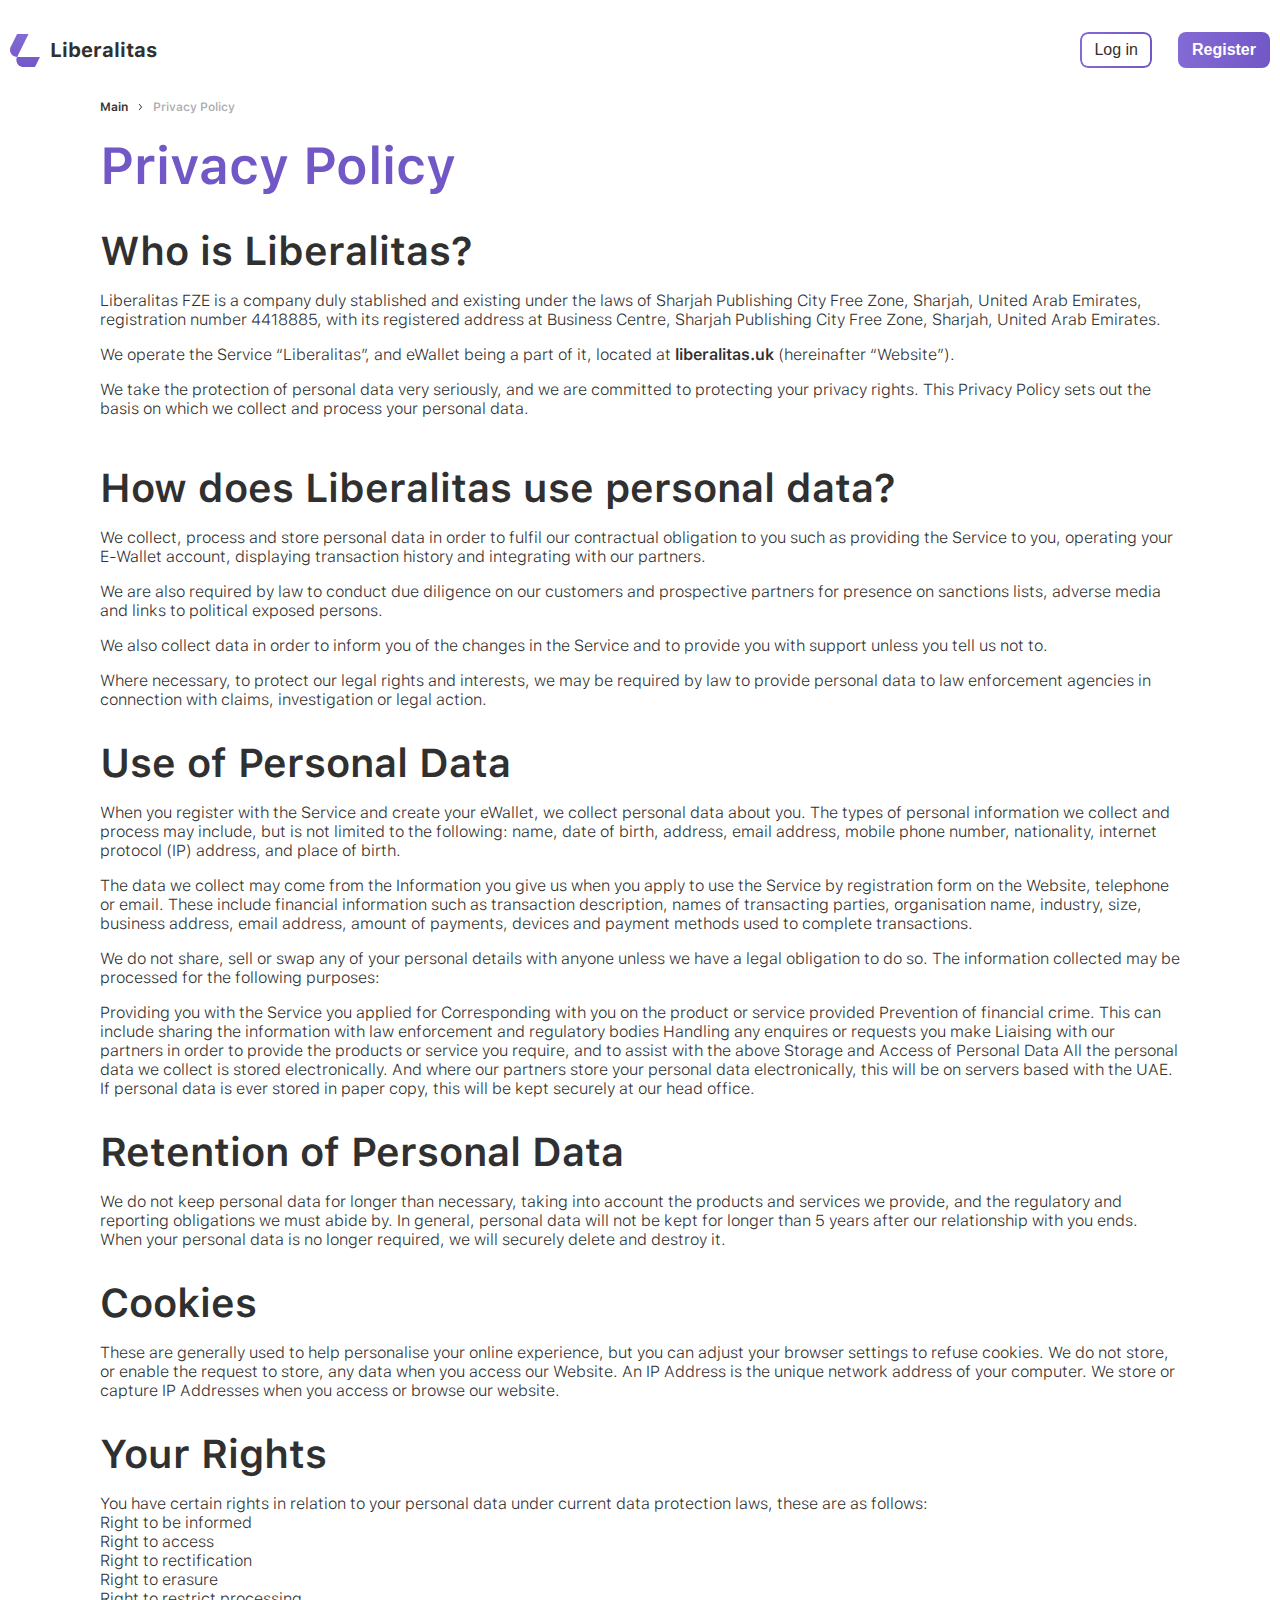
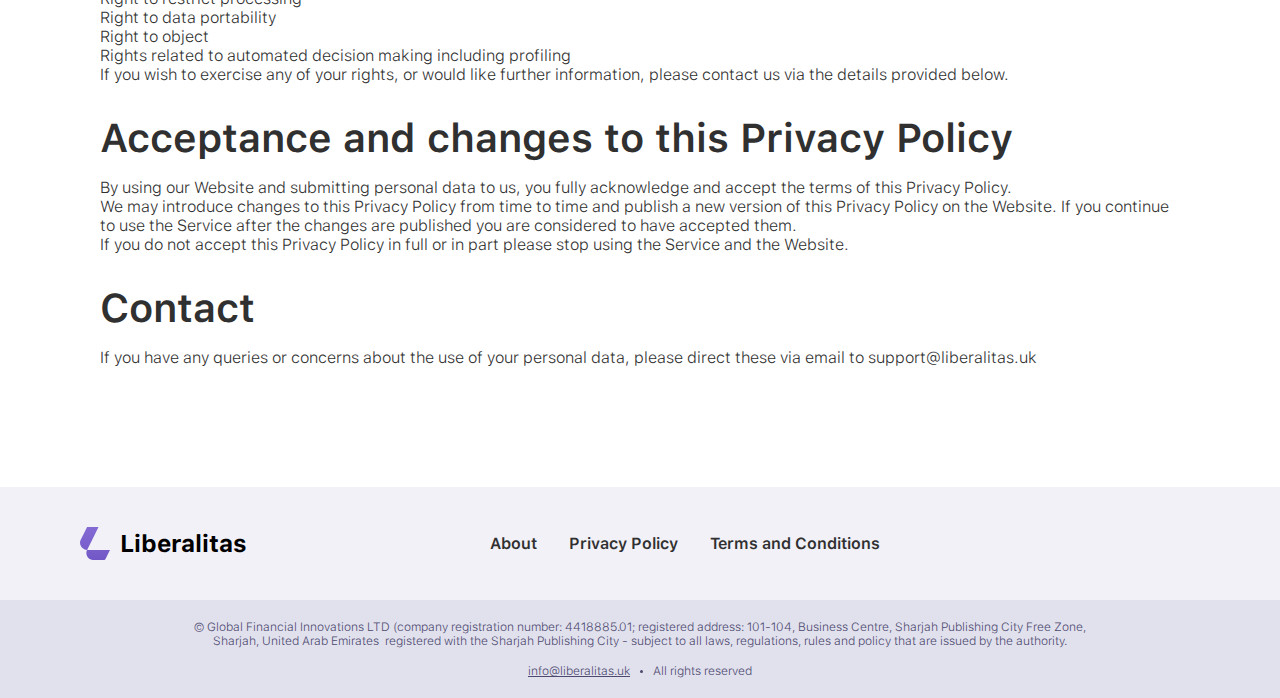
==== commit 7e3604aa: "de" ====
--- a/policy.html
+++ b/policy.html
@@ -178,7 +178,7 @@
                 are issued by the authority.</p>
 
             <div>
-                <a href="mailto:info@liberalitas.io">info@liberalitas.io</a>
+                <a href="mailto:info@liberalitas.uk">info@liberalitas.uk</a>
                 <svg width="3" height="3" viewBox="0 0 3 3" fill="none" xmlns="http://www.w3.org/2000/svg">
                     <circle cx="1.5" cy="1.5" r="1.5" fill="#4C486E" />
                 </svg>
